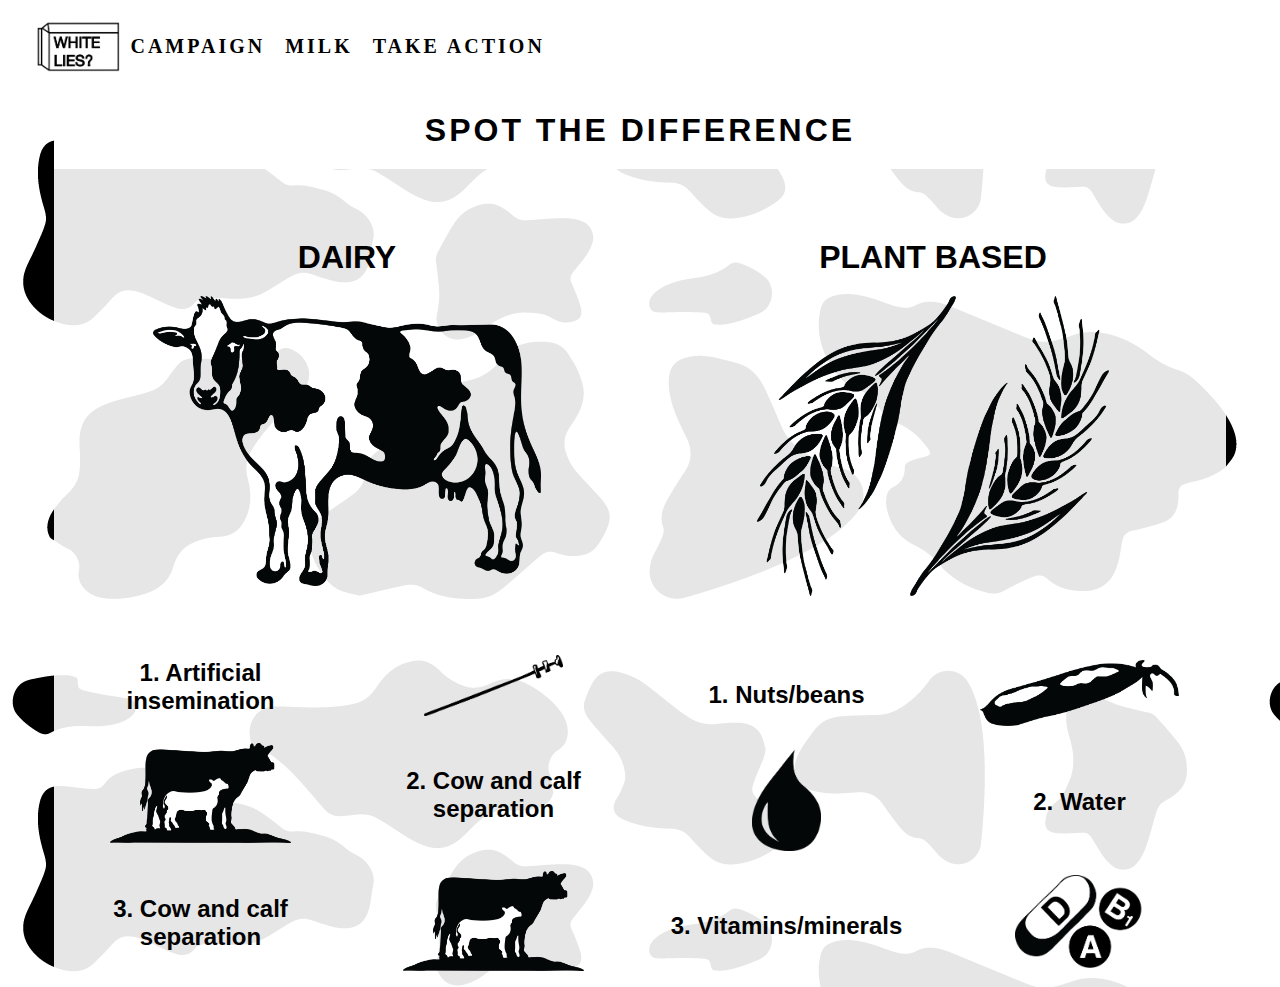
==== index.html @ 9e6e34f5 "oho" ====
<!DOCTYPE html>
<html lang="en">
<head>
    <meta charset="utf-8">
    <title>WHITE LIES</title>
    <link rel="stylesheet" href="style.css">
    <meta name="viewport" content="width=device-width, initial-scale=1.0">
    <title></title>
</head>

<body>

<header class="header">
  <nav class="navbar">
    <div class="navContainer">
        <section class="logo"><a href="index.html"><img src="images/logo.png" alt="logo"></a></section>
        <section class="iconBar">
            <span class="menuBar" onClick="showHide()">
                <i class="icon-bar"></i>
                <i class="icon-bar"></i>
                <i class="icon-bar"></i>
            </span>
        </section>
        <section class="menus" id="nav-lists">
            <ul>
                <li><a href="index.html" class="current">CAMPAIGN</a></li>
                <li><a href="#">MILK</a></li>
                <li><a href="#">TAKE ACTION</a></li>
            </ul>
        </section>
    </div>
  </nav>
</header>

<main>
<div class="wrap">
<section class="section1">
   <h1>SPOT THE DIFFERENCE</h1>
</section>

<section class="section2">
    <div class="cow"><h1>DAIRY</h1><img src="images/cow.png"></div>

    <div class="div7 info" >
     <h2>1. Artificial insemination </h2>
 </div>
<div class="div8 info">
    <img src="images/needle.png" id="needle">
 </div>
 <div class="div9 info" >
     <h2>2. Cow and calf separation </h2>
 </div>
 <div class="div10 info">
    <img src="images/calf.png" id="calf">
 </div>
 <div class="div11 info" >
     <h2>3. Cow and calf separation </h2>
 </div>
 <div class="div12 info">
    <img src="images/calf.png" id="calf">
 </div>
</section>

<section class="section3">
    <div class="cow"><h1>PLANT BASED</h1><img src="images/oat%20%5BRecovered%5D.png"></div>


 <div class="div1 info" >
     <h2>1. Nuts/beans</h2>
 </div>
<div class="div2 info">
    <img src="images/soy.png" id="soy">
 </div>



<div class="div3 info">
     <h2>2. Water</h2>
 </div>
    <div class="div4 info">
     <img src="images/water.png" id="water">
 </div>

   <div class="div5 info">
     <h2>3. Vitamins/minerals</h2>
 </div>

  <div class="div6 info">
     <img src="images/vitamins.png" id="vitamin">
 </div>


</section>

</div>


</main>
<script src="java.js"></script>
</body>
</html>
---- style.css ----
* {
    margin: 0;
    padding: 0;
}

body {
    margin: 0;
    font-family: "Avenir", "Helvetica", sans-serif;
    background-image: url(images/background.png);

}

.logopic {
    width: 160px;
}


.cow {
    text-align: center;
}


.section1 {
 width: 100%;
}

h1 {
    text-align: center;
    background-color: white;
    padding-bottom: 20px;
    padding-top: 20px;
    letter-spacing: 3px;

}

h2 {
    text-align: center;
}

#soy {
    max-width: 200px;
}

#water {
    max-width: 70px;
}

#vitamin {
    max-width: 130px;
}

#needle {
    max-width: 140px;
}
#calf {
    max-width: 200px;
    max-height: 100px;
}

.section2 h1, .section3 h1 {
 text-align: center;
 background: none;
 letter-spacing: 0px;
}

.wrap {
    background-color: rgba(255, 255, 255, 0.9);
}


.info {
    margin: auto;
    align-content: center;
    text-align: center;
  margin-left: auto;
  margin-right: auto;
    padding: 10px;
}


.cow {
    padding: 50px
}


.cow img {
    max-width: 80%;
}

*,
*::before,
*::after {
    box-sizing: border-box;
    -webkit-box-sizing: border-box;
}



.navbar {
    width: 100%;
    background-color: #fff;

}

.navContainer {
    max-width: 30000px;
    margin: 0 auto;
    height: 60px;
    display: flex;
    flex-wrap: wrap;

}

.logo {
    overflow: hidden;
    text-align: left;
}

.logo img {
    max-height: 3.8rem;
    padding-left: 20px;
    padding-top: 5px;
    padding-bottom: 5px
}

.menus ul {
    display: flex;
    list-style: none;
    padding: 0;
    margin: 0;
    flex-wrap: wrap;
    text-align: center;
}

.menus ul li a {
    display: block;
    padding: 0 10px;
    height: 60px;
    text-align: center;
    line-height: 60px;
    text-decoration: none;
    color: #000;
    outline: none;
}

.menus ul li a:hover {
    background-color: white;
    color: grey;
}


.iconBar {
    display: none;
    background-color: white;
    color: black;
}

.menuBar {
    width: 45px;
    align-self: center;
    cursor: pointer;
    color: black;
}

.icon-bar {
    height: 4px;
    width: 80%;
    background: black;
    margin: 5px 0;
    display: block;
    border-radius: 2px;
}


@media (max-width: 600px) {
    .logo {
        height: 60px;
       align-content: center;

    }

    .menus {
        flex: 100%;
        background: white;
        height: 0;
        overflow: hidden;
        z-index: 5;

    }

    .menus ul {
        flex-direction: column;
    }

    .menus ul li a {
        text-transform: uppercase;
        font-size: 20px;
        font-weight: 700;
        letter-spacing: 3px;

    }

    .menus ul li a:hover {
        background-color: black;
        color: #FFF;
    }

    .navContainer {
        justify-content: space-between;
    }

    .iconBar {
        display: flex;
        margin-right: 10px;

    }

    .menus-show {
        height: auto;
    }
}


@media (min-width: 601px){
    .wrap{
        margin: 0px 6vh
    }

    .cow img {
    max-height: 300px;
}

       .wrap {
    display: grid;
    grid-template-columns: 1fr 1fr;
    grid-template-areas:
        "one-area  one-area"
        "two-area  three-area";
}
    .section1 {
        grid-area: one-area
    }

     .section2 {
        grid-area: two-area
    }

     .section3 {
        grid-area: three-area
    }


.section3 {
    display: grid;
    grid-template-columns: 1fr 1fr;
    grid-template-areas:
        "main-area  main-area"
        "first-area  second-area"
        "third-area  fourth-area"
        "fifth-area  sixth-area";
}
 .cow {
        grid-area: main-area;
    }

.div1 {
    grid-area: first-area
}

.div2 {
    grid-area: second-area
}

.div3 {
    grid-area: fourth-area
}

.div4 {
    grid-area: third-area
}
.div5 {
    grid-area: fifth-area
}
.div6 {
    grid-area: sixth-area
}

   .section2 {
    display: grid;
    grid-template-columns: 1fr 1fr;
    grid-template-areas:
        "main-area  main-area"
        "first-area  second-area"
        "third-area  fourth-area"
        "fifth-area  sixth-area";
}
 .cow {
    grid-area: main-area;
    }

.div7 {
    grid-area: first-area
}

.div8 {
    grid-area: second-area
}

.div9 {
    grid-area: fourth-area
}

.div10 {
    grid-area: third-area
}
.div11 {
    grid-area: fifth-area
}
.div12 {
    grid-area: sixth-area
}




.navbar {
  overflow: hidden;
    background-color: white;
    z-index: 1;
    padding: 1rem;
}
.menus li a {
  float: right;
}

.nav {
 overflow: hidden;
}
.navContainer li a {
    float: right;
    display: block;
    color: black;
    text-decoration: none;
    font-size: 20px;
    font-family: "Avenir";
    font-weight: 700;
    letter-spacing: 3px;
}

    .cd-fixed-bg .video-wrapper {
  position: absolute;
  left: 50%;
  top: 50%;
  bottom: auto;
  right: auto;
  -webkit-transform: translateX(-50%) translateY(-50%);
          transform: translateX(-50%) translateY(-50%);
  width: 60%;
  max-width: 1170px;
  margin: 0 auto;
  text-align: center;
  font-size: 3rem;
}
    .cd-fixed-bg {
  min-height: 90vh;
}
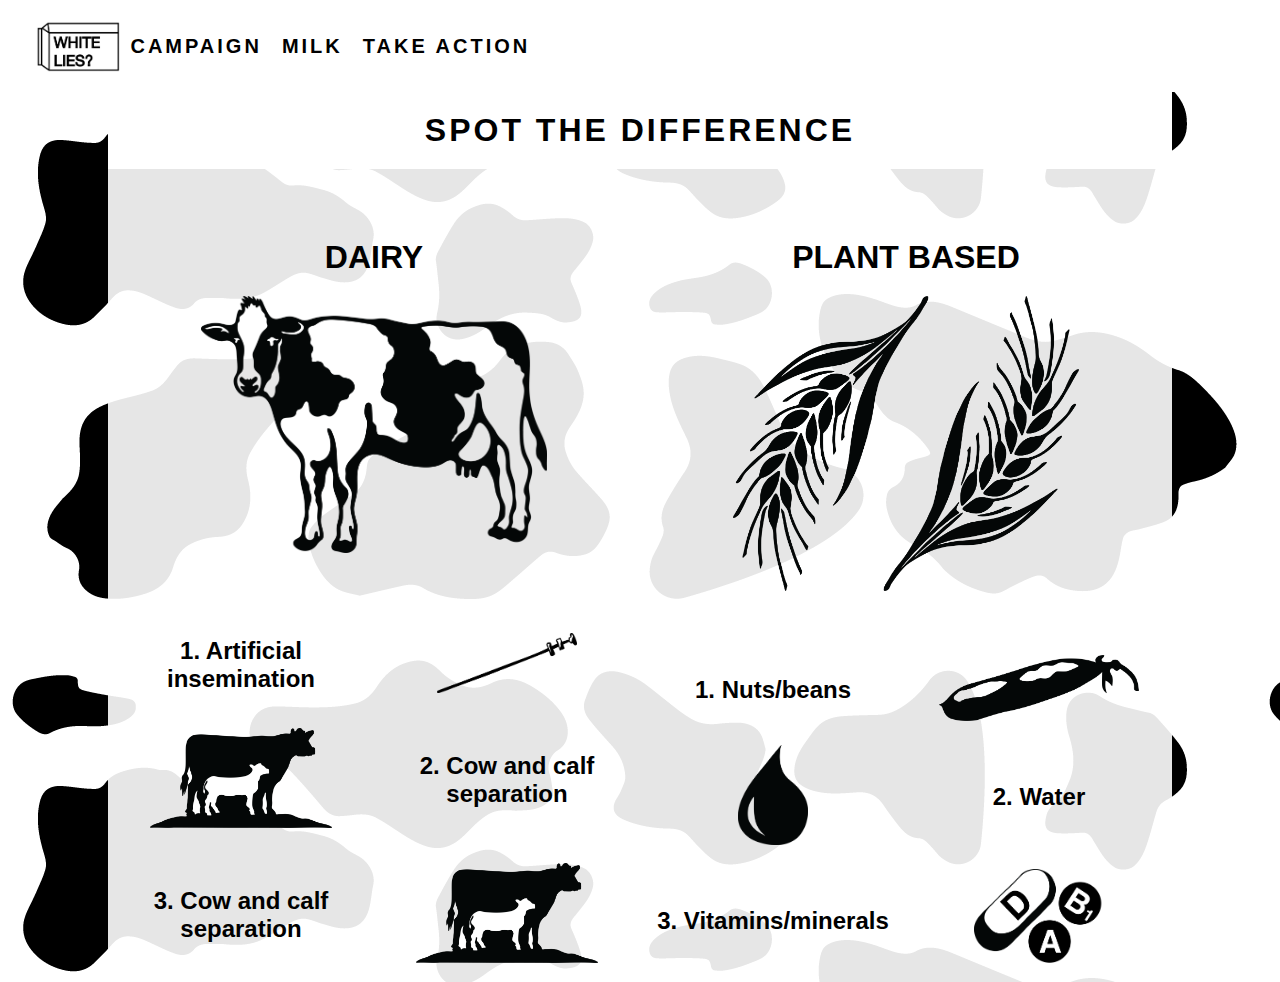
==== commit bfcbae24: "g" ====
--- a/index.html
+++ b/index.html
@@ -26,7 +26,7 @@
             <ul>
                 <li><a href="index.html" class="current">CAMPAIGN</a></li>
                 <li><a href="#">MILK</a></li>
-                <li><a href="#">TAKE ACTION</a></li>
+                <li><a href="action.html">TAKE ACTION</a></li>
             </ul>
         </section>
     </div>
--- a/style.css
+++ b/style.css
@@ -112,6 +112,15 @@
     flex-wrap: wrap;
 
 }
+
+.navContainer li a {
+    color: black;
+    text-decoration: none;
+    font-size: 20px;
+    font-weight: 700;
+    letter-spacing: 3px;
+}
+
 
 .logo {
     overflow: hidden;
@@ -323,8 +332,6 @@
 }
 
 
-
-
 .navbar {
   overflow: hidden;
     background-color: white;
@@ -341,29 +348,20 @@
 .navContainer li a {
     float: right;
     display: block;
-    color: black;
-    text-decoration: none;
-    font-size: 20px;
-    font-family: "Avenir";
-    font-weight: 700;
-    letter-spacing: 3px;
-}
-
-    .cd-fixed-bg .video-wrapper {
-  position: absolute;
-  left: 50%;
-  top: 50%;
-  bottom: auto;
-  right: auto;
-  -webkit-transform: translateX(-50%) translateY(-50%);
-          transform: translateX(-50%) translateY(-50%);
-  width: 60%;
-  max-width: 1170px;
-  margin: 0 auto;
-  text-align: center;
-  font-size: 3rem;
-}
-    .cd-fixed-bg {
-  min-height: 90vh;
-}
-
+}
+
+}
+
+@media (min-width: 768px){
+    .wrap {
+        margin: 0px 12vh;
+    }
+}
+
+
+@media (min-width: 1440px){
+
+    .wrap {
+        margin: 0px 18vh;
+    }
+}
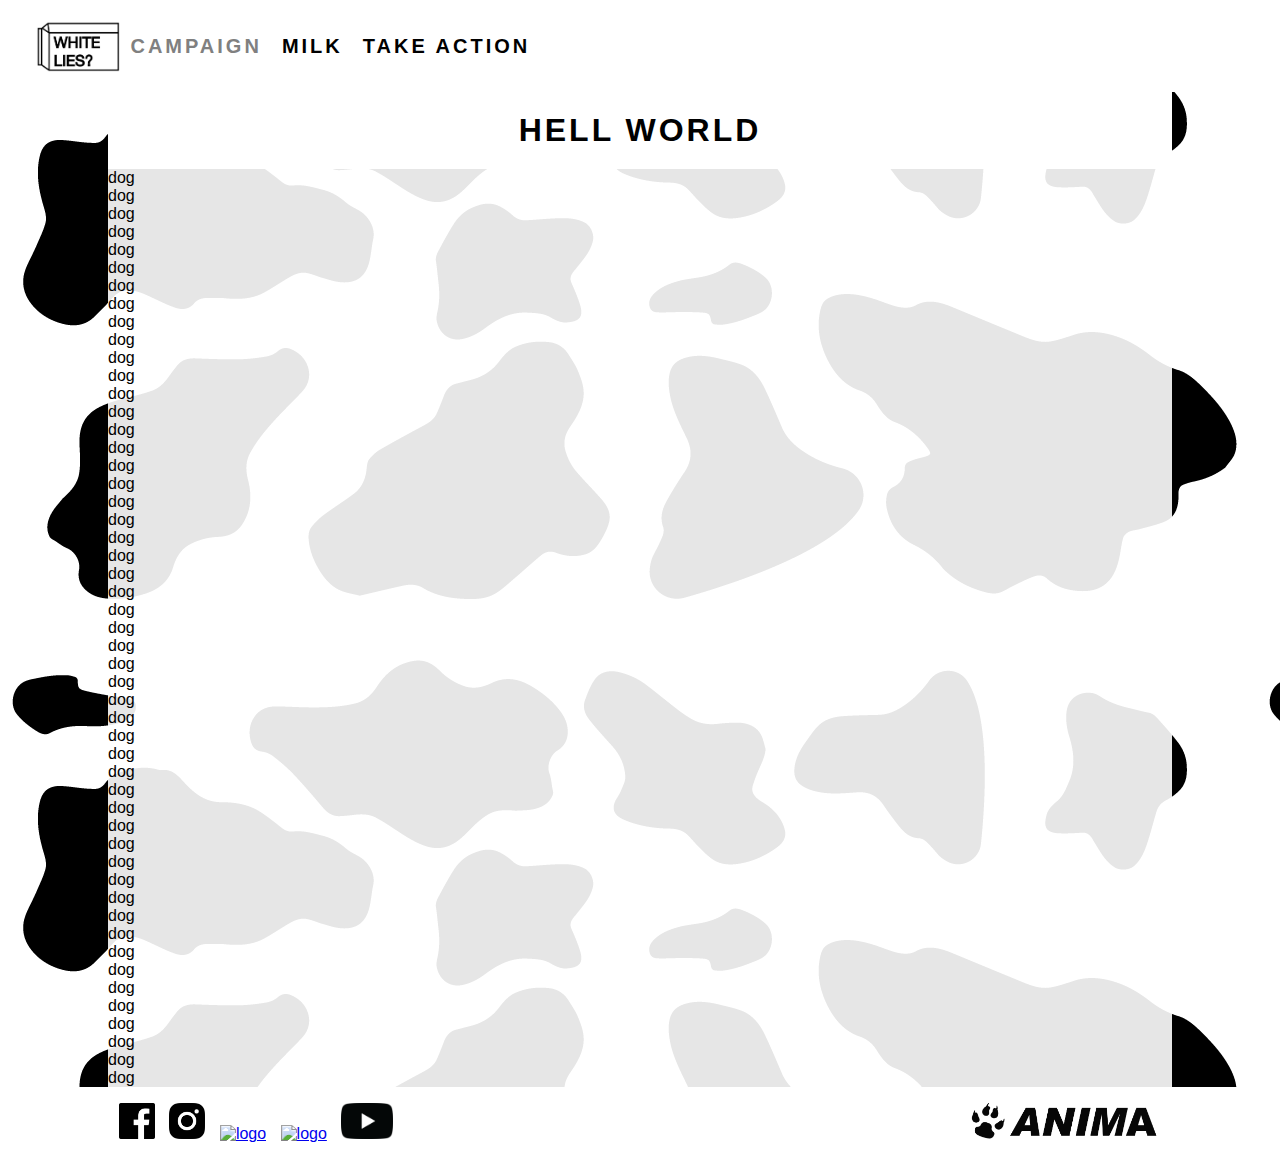
==== commit 2e17a11d: "fixes" ====
--- a/index.html
+++ b/index.html
@@ -1,102 +1,106 @@
-
 <!DOCTYPE html>
 <html lang="en">
+
 <head>
     <meta charset="utf-8">
     <title>WHITE LIES</title>
-    <link rel="stylesheet" href="style.css">
+    <link rel="stylesheet" href="style_action.css">
     <meta name="viewport" content="width=device-width, initial-scale=1.0">
     <title></title>
 </head>
 
 <body>
 
-<header class="header">
-  <nav class="navbar">
-    <div class="navContainer">
-        <section class="logo"><a href="index.html"><img src="images/logo.png" alt="logo"></a></section>
-        <section class="iconBar">
-            <span class="menuBar" onClick="showHide()">
-                <i class="icon-bar"></i>
-                <i class="icon-bar"></i>
-                <i class="icon-bar"></i>
-            </span>
+    <header class="header">
+        <nav class="navbar">
+            <div class="navContainer">
+                <section class="logo"><a href="index.html"><img src="images/logo.png" alt="logo"></a></section>
+                <section class="iconBar">
+                    <span class="menuBar" onClick="showHide()">
+                        <i class="icon-bar"></i>
+                        <i class="icon-bar"></i>
+                        <i class="icon-bar"></i>
+                    </span>
+                </section>
+                <section class="menus" id="nav-lists">
+                    <ul>
+                        <li><a style="color: grey" href="index.html">CAMPAIGN</a></li>
+                        <li><a href="milk.html">MILK</a></li>
+                        <li><a href="#">TAKE ACTION</a></li>
+                    </ul>
+                </section>
+            </div>
+        </nav>
+    </header>
+
+    <main>
+        <section class="bg">
+            <h1>HELL WORLD</h1>
+            <article>
+                dog<br>
+                dog<br>
+                dog<br>
+                dog<br>
+                dog<br>
+                dog<br>
+                dog<br>
+                dog<br>
+                dog<br>
+                dog<br>
+                dog<br>
+                dog<br>
+                dog<br>
+                dog<br>
+                dog<br>
+                dog<br>
+                dog<br>
+                dog<br>
+                dog<br>
+                dog<br>
+                dog<br>
+                dog<br>
+                dog<br>
+                dog<br>
+                dog<br>
+                dog<br>
+                dog<br>
+                dog<br>
+                dog<br>
+                dog<br>
+                dog<br>
+                dog<br>
+                dog<br>
+                dog<br>
+                dog<br>
+                dog<br>
+                dog<br>
+                dog<br>
+                dog<br>
+                dog<br>
+                dog<br>
+                dog<br>
+                dog<br>
+                dog<br>
+                dog<br>
+                dog<br>
+                dog<br>
+                dog<br>
+                dog<br>
+                dog<br>
+                dog<br>
+            </article>
         </section>
-        <section class="menus" id="nav-lists">
-            <ul>
-                <li><a href="index.html" class="current">CAMPAIGN</a></li>
-                <li><a href="#">MILK</a></li>
-                <li><a href="action.html">TAKE ACTION</a></li>
-            </ul>
-        </section>
-    </div>
-  </nav>
-</header>
+    </main>
 
-<main>
-<div class="wrap">
-<section class="section1">
-   <h1>SPOT THE DIFFERENCE</h1>
-</section>
+    <footer>
+        <a href="#"><img class="mini-logo" src="images/facebook.png" alt="logo"></a>
+        <a href="#"><img class="mini-logo" src="images/instagram.png" alt="logo"></a>
+        <a href="#"><img class="mini-logo" src="images/vimeo.png" alt="logo"></a>
+        <a href="#"><img class="mini-logo" src="images/twitter.png" alt="logo"></a>
+        <a href="#"><img class="mini-logo" src="images/youtube.png" alt="logo"></a>
+        <a href="#" style="float: right"><img id="anima" src="images/anima.png" alt="logo"></a>
+    </footer>
+    <script src="java.js"></script>
+</body>
 
-<section class="section2">
-    <div class="cow"><h1>DAIRY</h1><img src="images/cow.png"></div>
-
-    <div class="div7 info" >
-     <h2>1. Artificial insemination </h2>
- </div>
-<div class="div8 info">
-    <img src="images/needle.png" id="needle">
- </div>
- <div class="div9 info" >
-     <h2>2. Cow and calf separation </h2>
- </div>
- <div class="div10 info">
-    <img src="images/calf.png" id="calf">
- </div>
- <div class="div11 info" >
-     <h2>3. Cow and calf separation </h2>
- </div>
- <div class="div12 info">
-    <img src="images/calf.png" id="calf">
- </div>
-</section>
-
-<section class="section3">
-    <div class="cow"><h1>PLANT BASED</h1><img src="images/oat%20%5BRecovered%5D.png"></div>
-
-
- <div class="div1 info" >
-     <h2>1. Nuts/beans</h2>
- </div>
-<div class="div2 info">
-    <img src="images/soy.png" id="soy">
- </div>
-
-
-
-<div class="div3 info">
-     <h2>2. Water</h2>
- </div>
-    <div class="div4 info">
-     <img src="images/water.png" id="water">
- </div>
-
-   <div class="div5 info">
-     <h2>3. Vitamins/minerals</h2>
- </div>
-
-  <div class="div6 info">
-     <img src="images/vitamins.png" id="vitamin">
- </div>
-
-
-</section>
-
-</div>
-
-
-</main>
-<script src="java.js"></script>
-</body>
 </html>
--- a/style_action.css
+++ b/style_action.css
@@ -0,0 +1,320 @@
+* {
+    margin: 0;
+    padding: 0;
+    font-family: "Avenir", Helvetica, sans-serif;
+}
+
+body {
+    margin: 0;
+    background-image: url(images/background.png);
+}
+
+#grid {
+    padding: 25px 0px;
+}
+
+
+.logopic {
+    width: 160px;
+}
+
+footer {
+    padding: 16px;
+    background-color: white;
+}
+
+.mini-logo {
+    max-height: 22px;
+    width: auto;
+    padding-right: 2px;
+    padding-left: 1px;
+}
+
+#anima {
+    max-height: 20px;
+    width: auto;
+    padding: 0px;
+}
+
+h1 {
+    text-align: center;
+    background-color: white;
+    padding-bottom: 20px;
+    padding-top: 20px;
+    text-transform: uppercase;
+    letter-spacing: 3px;
+
+}
+
+.bg {
+    background-color: rgba(255, 255, 255, 0.9);
+    height: 100%;
+}
+
+*,
+*::before,
+*::after {
+    box-sizing: border-box;
+    -webkit-box-sizing: border-box;
+}
+
+
+
+.navbar {
+    width: 100%;
+    background-color: #fff;
+    padding: 1rem;
+
+}
+
+.navContainer {
+    max-width: 30000px;
+    margin: 0 auto;
+    height: 60px;
+    display: flex;
+    flex-wrap: wrap;
+}
+
+.logo {
+    overflow: hidden;
+    text-align: left;
+}
+
+.logo img {
+    max-height: 3.8rem;
+    padding-left: 20px;
+    padding-top: 5px;
+    padding-bottom: 5px
+}
+
+.menus ul {
+    display: flex;
+    list-style: none;
+    padding: 0;
+    margin: 0;
+    flex-wrap: wrap;
+}
+
+.menus ul li a {
+    display: block;
+    padding: 0 10px;
+    height: 60px;
+    text-align: center;
+    line-height: 60px;
+    text-decoration: none;
+    color: #000;
+    outline: none;
+}
+
+.menus ul li a:hover {
+    background-color: white;
+    color: grey;
+}
+
+.iconBar {
+    display: none;
+    background-color: white;
+    color: black;
+}
+
+.menuBar {
+    width: 45px;
+    align-self: center;
+    cursor: pointer;
+    color: black;
+}
+
+.icon-bar {
+    height: 4px;
+    width: 80%;
+    background: black;
+    margin: 5px 0;
+    display: block;
+    border-radius: 2px;
+}
+
+.milk_box {
+    text-align: center;
+}
+
+img.milk {
+    width: 100%;
+}
+
+button.modalOpen {
+    text-align: center;
+}
+
+.modalOpen {
+    color: #494949;
+    text-transform: uppercase;
+    background: #ffffff;
+    padding: 20px;
+    border: 2px solid #494949;
+    border-radius: 6px;
+    display: inline-block;
+    cursor: pointer;
+}
+
+.modalOpen:hover {
+    color: #ffffff;
+
+    transition: all 0.4s ease 0s;
+}
+
+.modalOpen#almond:hover {
+    background: #EFDECD;
+    border-color: #EFDECD;
+}
+
+.modalOpen#soy:hover {
+    background: #9ADB9A;
+    border-color: #9ADB9A;
+}
+
+.modalOpen#rice:hover {
+    background: #E3D474;
+    border-color: #E3D474;
+}
+
+.modalOpen#coconut:hover {
+    background: #F0EDE5;
+    border-color: #F0EDE5;
+}
+
+.modalOpen#oat:hover {
+    background: #E0DCC8;
+    border-color: #E0DCC8;
+}
+
+.modalOpen#x:hover {
+    background: black;
+    border-color: black;
+}
+
+/*********               MENU-MOBILE                 ********/
+
+@media (max-width: 600px) {
+    .logo {
+        height: 60px;
+    }
+
+    .menus {
+        flex: 100%;
+        background: white;
+        height: 0;
+        overflow: hidden;
+        z-index: 5;
+
+    }
+
+    .menus ul {
+        flex-direction: column;
+    }
+
+    .menus ul li a {
+        height: 40px;
+        font-size: 14px;
+        text-transform: uppercase;
+        line-height: 40px;
+    }
+
+    .menus ul li a:hover {
+        background-color: black;
+        color: #FFF;
+    }
+
+    .navContainer {
+        justify-content: space-between;
+    }
+
+    .iconBar {
+        display: flex;
+        margin-right: 10px;
+
+    }
+
+    .menus-show {
+        height: auto;
+    }
+}
+
+/*********               RESPONSIVENES                 ********/
+
+@media (min-width: 601px) {
+    .bg {
+        margin: 0px 6vh
+    }
+
+    footer {
+        padding: 16px 7vh;
+    }
+
+    .navContainer li a {
+        font-size: 20px;
+        font-weight: 700;
+        letter-spacing: 3px;
+    }
+
+    .mini-logo {
+        max-height: 32px;
+        padding-right: 4px;
+        padding-left: 1px;
+    }
+
+    #anima {
+        max-height: 32px;
+    }
+
+}
+
+@media (min-width: 768px) {
+    #grid {
+        display: grid;
+        grid-template-columns: 1fr 1fr;
+        grid-row-gap: 50px;
+    }
+
+    footer {
+        padding: 16px 13vh;
+    }
+
+    .bg {
+        margin: 0px 12vh
+    }
+
+    .mini-logo {
+        max-height: 36px;
+        padding-right: 8px;
+        padding-left: 2px;
+    }
+
+    #anima {
+        max-height: 36px;
+    }
+}
+
+
+@media (min-width: 1440px) {
+    #grid {
+        grid-template-columns: 1fr 1fr 1fr;
+    }
+
+    footer {
+        padding: 16px 19vh;
+    }
+
+    .bg {
+        margin: 0px 18vh
+    }
+
+    .mini-logo {
+        max-height: 40px;
+        padding-right: 23px;
+        padding-left: 2px;
+    }
+
+    #anima {
+        max-height: 40px;
+    }
+}
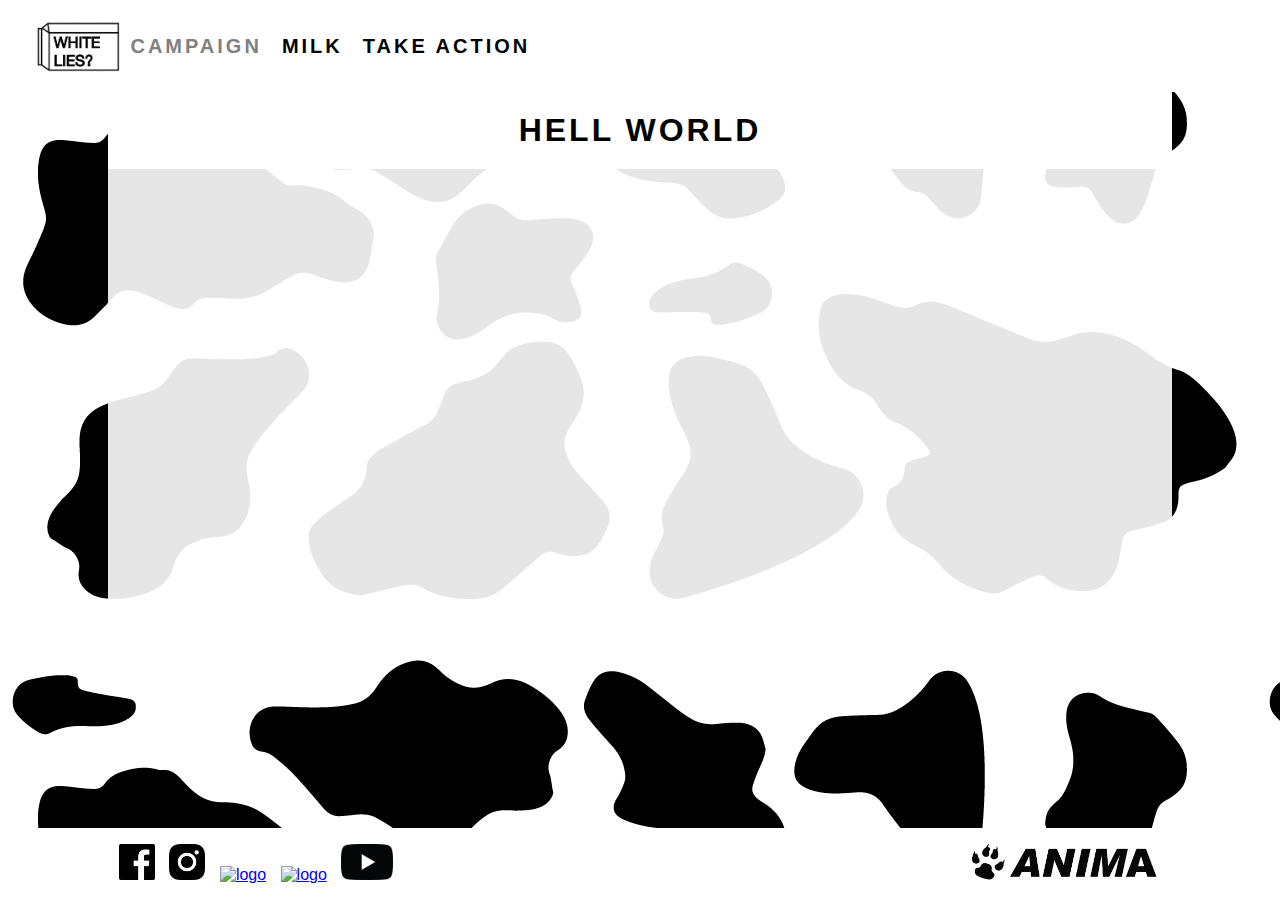
==== commit 06ca2b9a: "yeehaw" ====
--- a/index.html
+++ b/index.html
@@ -4,7 +4,7 @@
 <head>
     <meta charset="utf-8">
     <title>WHITE LIES</title>
-    <link rel="stylesheet" href="style_action.css">
+    <link rel="stylesheet" href="style_index.css">
     <meta name="viewport" content="width=device-width, initial-scale=1.0">
     <title></title>
 </head>
@@ -26,7 +26,7 @@
                     <ul>
                         <li><a style="color: grey" href="index.html">CAMPAIGN</a></li>
                         <li><a href="milk.html">MILK</a></li>
-                        <li><a href="#">TAKE ACTION</a></li>
+                        <li><a href="action.html">TAKE ACTION</a></li>
                     </ul>
                 </section>
             </div>
@@ -37,68 +37,23 @@
         <section class="bg">
             <h1>HELL WORLD</h1>
             <article>
-                dog<br>
-                dog<br>
-                dog<br>
-                dog<br>
-                dog<br>
-                dog<br>
-                dog<br>
-                dog<br>
-                dog<br>
-                dog<br>
-                dog<br>
-                dog<br>
-                dog<br>
-                dog<br>
-                dog<br>
-                dog<br>
-                dog<br>
-                dog<br>
-                dog<br>
-                dog<br>
-                dog<br>
-                dog<br>
-                dog<br>
-                dog<br>
-                dog<br>
-                dog<br>
-                dog<br>
-                dog<br>
-                dog<br>
-                dog<br>
-                dog<br>
-                dog<br>
-                dog<br>
-                dog<br>
-                dog<br>
-                dog<br>
-                dog<br>
-                dog<br>
-                dog<br>
-                dog<br>
-                dog<br>
-                dog<br>
-                dog<br>
-                dog<br>
-                dog<br>
-                dog<br>
-                dog<br>
-                dog<br>
-                dog<br>
-                dog<br>
-                dog<br>
+              <div class="video-outer">
+               <div class="video-responsive">
+<iframe width="560" height="315" src="https://www.youtube.com/embed/snQVkUTHrJc" frameborder="0" allow="accelerometer; autoplay; encrypted-media; gyroscope; picture-in-picture" allowfullscreen></iframe>
+               </div>
+        </div>
+
             </article>
         </section>
     </main>
 
     <footer>
-        <a href="#"><img class="mini-logo" src="images/facebook.png" alt="logo"></a>
-        <a href="#"><img class="mini-logo" src="images/instagram.png" alt="logo"></a>
-        <a href="#"><img class="mini-logo" src="images/vimeo.png" alt="logo"></a>
-        <a href="#"><img class="mini-logo" src="images/twitter.png" alt="logo"></a>
-        <a href="#"><img class="mini-logo" src="images/youtube.png" alt="logo"></a>
-        <a href="#" style="float: right"><img id="anima" src="images/anima.png" alt="logo"></a>
+        <a href="https://www.facebook.com/dk.anima/" target="_blank"><img class="mini-logo" src="images/facebook.png"  alt="logo"></a>
+        <a href="https://www.instagram.com/animadk/" target="_blank"><img class="mini-logo" src="images/instagram.png" alt="logo"></a>
+        <a href="https://vimeo.com/animadk" target="_blank"><img class="mini-logo" src="images/vimeo.png" alt="logo"></a>
+        <a href="https://twitter.com/animadk" target="_blank"><img class="mini-logo" src="images/twitter.png" alt="logo"></a>
+        <a href="https://www.youtube.com/channel/UCznM4GHEE0EXUu62MIEaE3A" target="_blank"><img class="mini-logo" src="images/youtube.png" alt="logo"></a>
+        <a href="https://anima.dk/" target="_blank" style="float: right"><img id="anima" src="images/anima.png" alt="logo"></a>
     </footer>
     <script src="java.js"></script>
 </body>
--- a/style_index.css
+++ b/style_index.css
@@ -0,0 +1,279 @@
+* {
+    margin: 0;
+    padding: 0;
+    font-family: "Avenir", Helvetica, sans-serif;
+}
+
+body {
+    margin: 0;
+    background-image: url(images/background.png);
+}
+
+.logopic {
+    width: 160px;
+}
+
+footer {
+    padding: 16px;
+    background-color: white;
+    bottom: 0;
+    position: absolute;
+    width: 100%;
+}
+
+.mini-logo {
+    max-height: 22px;
+    width: auto;
+    padding-right: 2px;
+    padding-left: 1px;
+}
+
+#anima {
+    max-height: 20px;
+    width: auto;
+    padding: 0px;
+}
+
+h1 {
+    text-align: center;
+    background-color: white;
+    padding-bottom: 20px;
+    padding-top: 20px;
+    text-transform: uppercase;
+    letter-spacing: 3px;
+
+}
+
+.bg {
+    background-color: rgba(255, 255, 255, 0.9);
+    height: 100%;
+}
+
+*,
+*::before,
+*::after {
+    box-sizing: border-box;
+    -webkit-box-sizing: border-box;
+}
+
+
+
+.navbar {
+    width: 100%;
+    background-color: #fff;
+    padding: 1rem;
+
+}
+
+.navContainer {
+    max-width: 30000px;
+    margin: 0 auto;
+    height: 60px;
+    display: flex;
+    flex-wrap: wrap;
+}
+
+.logo {
+    overflow: hidden;
+    text-align: left;
+}
+
+.logo img {
+    max-height: 3.8rem;
+    padding-left: 20px;
+    padding-top: 5px;
+    padding-bottom: 5px
+}
+
+.menus ul {
+    display: flex;
+    list-style: none;
+    padding: 0;
+    margin: 0;
+    flex-wrap: wrap;
+}
+
+.menus ul li a {
+    display: block;
+    padding: 0 10px;
+    height: 60px;
+    text-align: center;
+    line-height: 60px;
+    text-decoration: none;
+    color: #000;
+    outline: none;
+}
+
+.menus ul li a:hover {
+    background-color: white;
+    color: grey;
+}
+
+.iconBar {
+    display: none;
+    background-color: white;
+    color: black;
+}
+
+.menuBar {
+    width: 45px;
+    align-self: center;
+    cursor: pointer;
+    color: black;
+}
+
+.icon-bar {
+    height: 4px;
+    width: 80%;
+    background: black;
+    margin: 5px 0;
+    display: block;
+    border-radius: 2px;
+}
+
+.video-outer {
+  max-width:640px;
+  margin-left:auto;
+  margin-right:auto;
+    margin-bottom: 10vh;
+    margin-top: 10vh;
+
+}
+
+
+.video-responsive{
+  padding-bottom:56.25%;
+  float: none;
+  clear: both;
+  width: 100%;
+  position: relative;
+  padding-top: 25px;
+  height: 0;
+
+}
+.video-responsive iframe{
+    left:0;
+    top:0;
+    height:100%;
+    width:100%;
+    position:absolute;
+}
+
+/*********               MENU-MOBILE                 ********/
+
+@media (max-width: 600px) {
+    .logo {
+        height: 60px;
+    }
+
+    .menus {
+        flex: 100%;
+        background: white;
+        height: 0;
+        overflow: hidden;
+        z-index: 5;
+
+    }
+
+    .menus ul {
+        flex-direction: column;
+    }
+
+    .menus ul li a {
+        height: 40px;
+        font-size: 14px;
+        text-transform: uppercase;
+        line-height: 40px;
+    }
+
+    .menus ul li a:hover {
+        background-color: black;
+        color: #FFF;
+    }
+
+    .navContainer {
+        justify-content: space-between;
+    }
+
+    .iconBar {
+        display: flex;
+        margin-right: 10px;
+
+    }
+
+    .menus-show {
+        height: auto;
+    }
+}
+
+/*********               RESPONSIVENES                 ********/
+
+@media (min-width: 601px) {
+    .bg {
+        margin: 0px 6vh
+    }
+
+    footer {
+        padding: 16px 7vh;
+    }
+
+    .navContainer li a {
+        font-size: 20px;
+        font-weight: 700;
+        letter-spacing: 3px;
+    }
+
+    .mini-logo {
+        max-height: 32px;
+        padding-right: 4px;
+        padding-left: 1px;
+    }
+
+    #anima {
+        max-height: 32px;
+    }
+
+}
+
+@media (min-width: 768px) {
+
+    footer {
+        padding: 16px 13vh;
+    }
+
+    .bg {
+        margin: 0px 12vh
+    }
+
+    .mini-logo {
+        max-height: 36px;
+        padding-right: 8px;
+        padding-left: 2px;
+    }
+
+    #anima {
+        max-height: 36px;
+    }
+}
+
+
+@media (min-width: 1440px) {
+
+    footer {
+        padding: 16px 19vh;
+    }
+
+    .bg {
+        margin: 0px 18vh
+    }
+
+    .mini-logo {
+        max-height: 40px;
+        padding-right: 23px;
+        padding-left: 2px;
+    }
+
+    #anima {
+        max-height: 40px;
+    }
+}
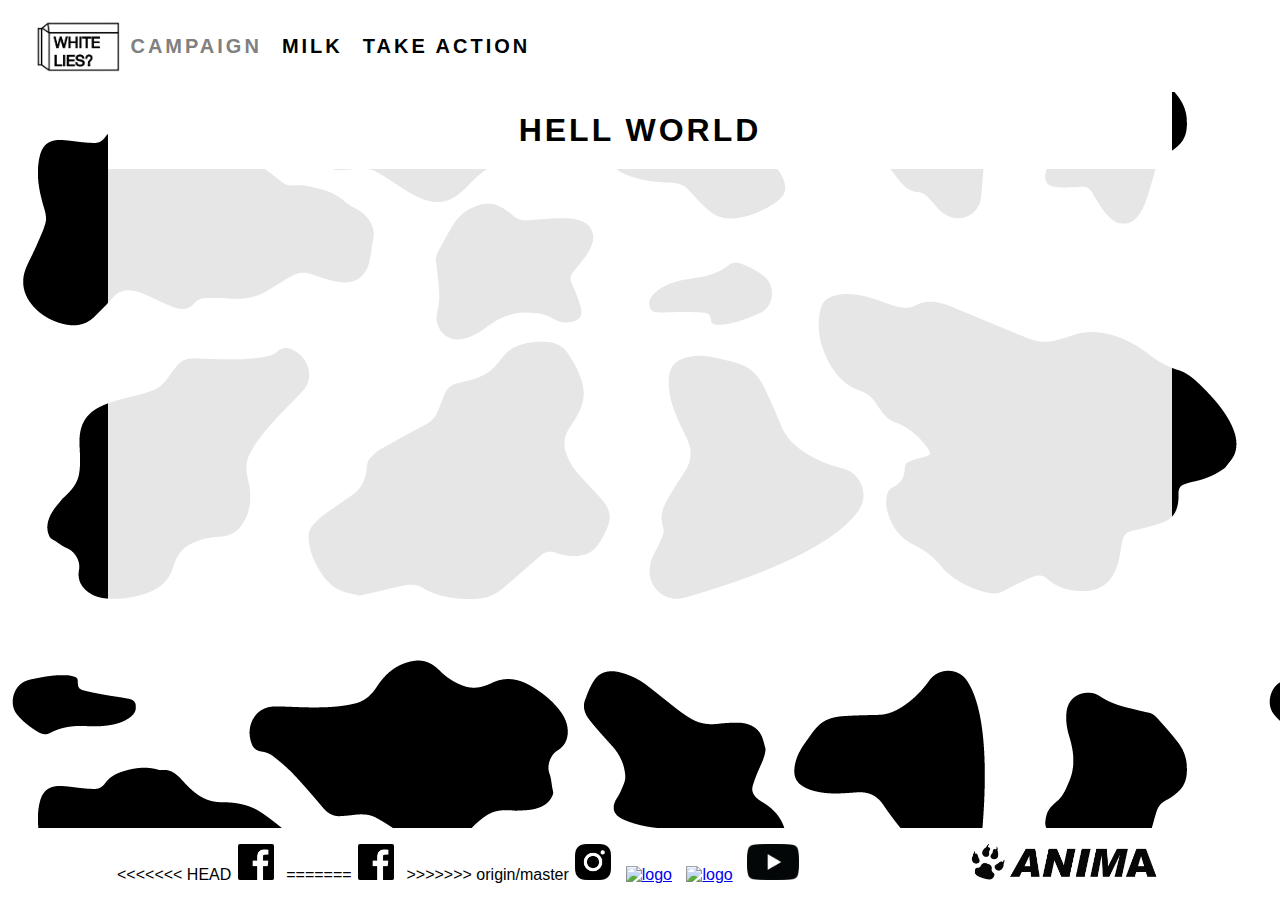
==== commit 4f15dce5: "Merge remote-tracking branch 'origin/master'" ====
--- a/index.html
+++ b/index.html
@@ -14,7 +14,7 @@
     <header class="header">
         <nav class="navbar">
             <div class="navContainer">
-                <section class="logo"><a href="index.html"><img src="images/logo.png" alt="logo"></a></section>
+                <section class="logo"><a href="#"><img src="images/logo.png" alt="logo"></a></section>
                 <section class="iconBar">
                     <span class="menuBar" onClick="showHide()">
                         <i class="icon-bar"></i>
@@ -24,7 +24,7 @@
                 </section>
                 <section class="menus" id="nav-lists">
                     <ul>
-                        <li><a style="color: grey" href="index.html">CAMPAIGN</a></li>
+                        <li><a style="color: grey" href="#">CAMPAIGN</a></li>
                         <li><a href="milk.html">MILK</a></li>
                         <li><a href="action.html">TAKE ACTION</a></li>
                     </ul>
@@ -48,7 +48,11 @@
     </main>
 
     <footer>
+<<<<<<< HEAD
         <a href="https://www.facebook.com/dk.anima/" target="_blank"><img class="mini-logo" src="images/facebook.png"  alt="logo"></a>
+=======
+        <a href="https://www.facebook.com/dk.anima/" target="_blank"><img class="mini-logo" src="images/facebook.png" alt="logo"></a>
+>>>>>>> origin/master
         <a href="https://www.instagram.com/animadk/" target="_blank"><img class="mini-logo" src="images/instagram.png" alt="logo"></a>
         <a href="https://vimeo.com/animadk" target="_blank"><img class="mini-logo" src="images/vimeo.png" alt="logo"></a>
         <a href="https://twitter.com/animadk" target="_blank"><img class="mini-logo" src="images/twitter.png" alt="logo"></a>
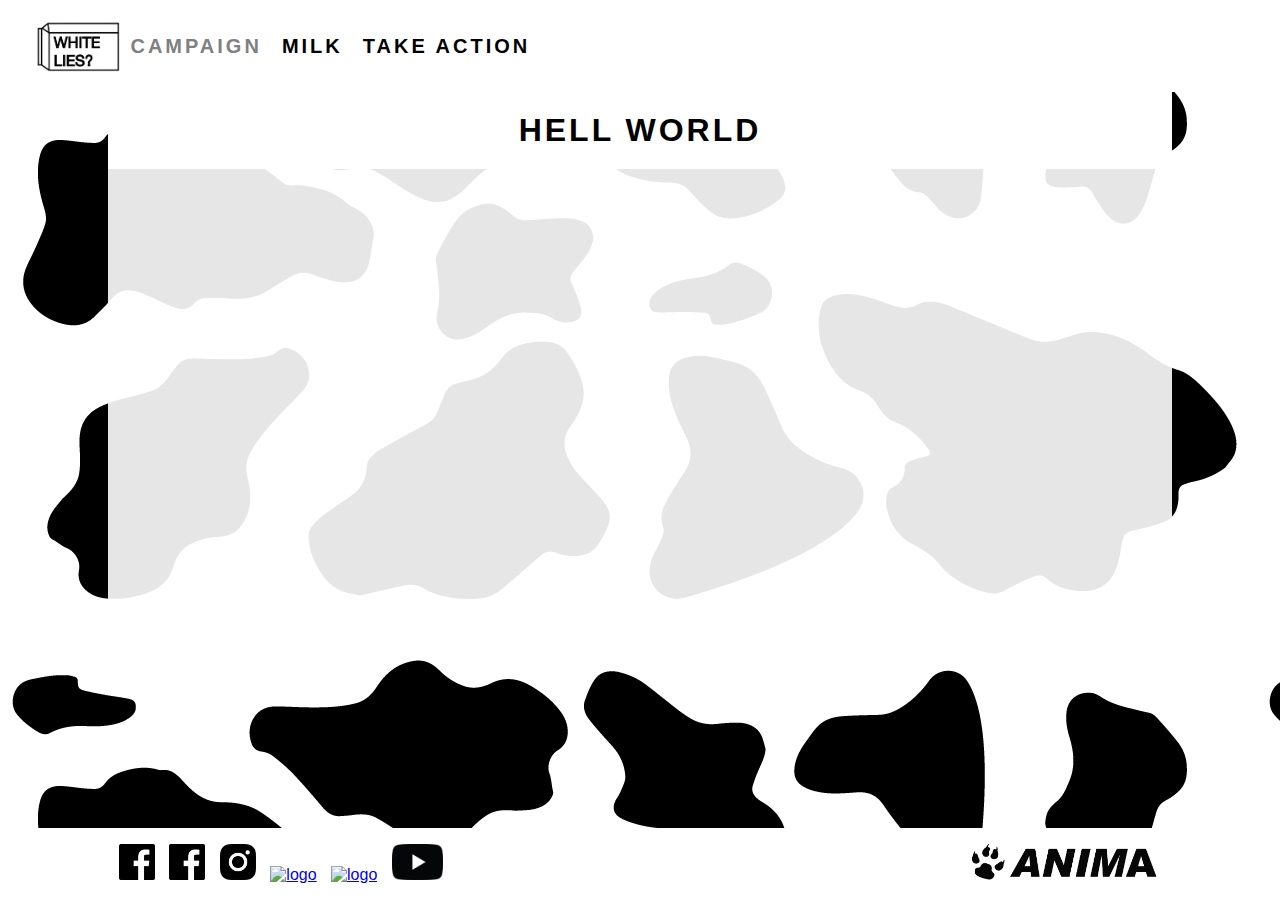
==== commit 6fd4ff9b: "footer fix" ====
--- a/index.html
+++ b/index.html
@@ -37,22 +37,21 @@
         <section class="bg">
             <h1>HELL WORLD</h1>
             <article>
-              <div class="video-outer">
-               <div class="video-responsive">
-<iframe width="560" height="315" src="https://www.youtube.com/embed/snQVkUTHrJc" frameborder="0" allow="accelerometer; autoplay; encrypted-media; gyroscope; picture-in-picture" allowfullscreen></iframe>
-               </div>
-        </div>
+                <div class="video-outer">
+                    <div class="video-responsive">
+                        <iframe width="560" height="315" src="https://www.youtube.com/embed/snQVkUTHrJc" frameborder="0" allow="accelerometer; autoplay; encrypted-media; gyroscope; picture-in-picture" allowfullscreen></iframe>
+                    </div>
+                </div>
 
             </article>
         </section>
     </main>
 
     <footer>
-<<<<<<< HEAD
-        <a href="https://www.facebook.com/dk.anima/" target="_blank"><img class="mini-logo" src="images/facebook.png"  alt="logo"></a>
-=======
+
         <a href="https://www.facebook.com/dk.anima/" target="_blank"><img class="mini-logo" src="images/facebook.png" alt="logo"></a>
->>>>>>> origin/master
+        <a href="https://www.facebook.com/dk.anima/" target="_blank"><img class="mini-logo" src="images/facebook.png" alt="logo"></a>
+
         <a href="https://www.instagram.com/animadk/" target="_blank"><img class="mini-logo" src="images/instagram.png" alt="logo"></a>
         <a href="https://vimeo.com/animadk" target="_blank"><img class="mini-logo" src="images/vimeo.png" alt="logo"></a>
         <a href="https://twitter.com/animadk" target="_blank"><img class="mini-logo" src="images/twitter.png" alt="logo"></a>
@@ -60,6 +59,4 @@
         <a href="https://anima.dk/" target="_blank" style="float: right"><img id="anima" src="images/anima.png" alt="logo"></a>
     </footer>
     <script src="java.js"></script>
-</body>
-
-</html>
+</body></html>
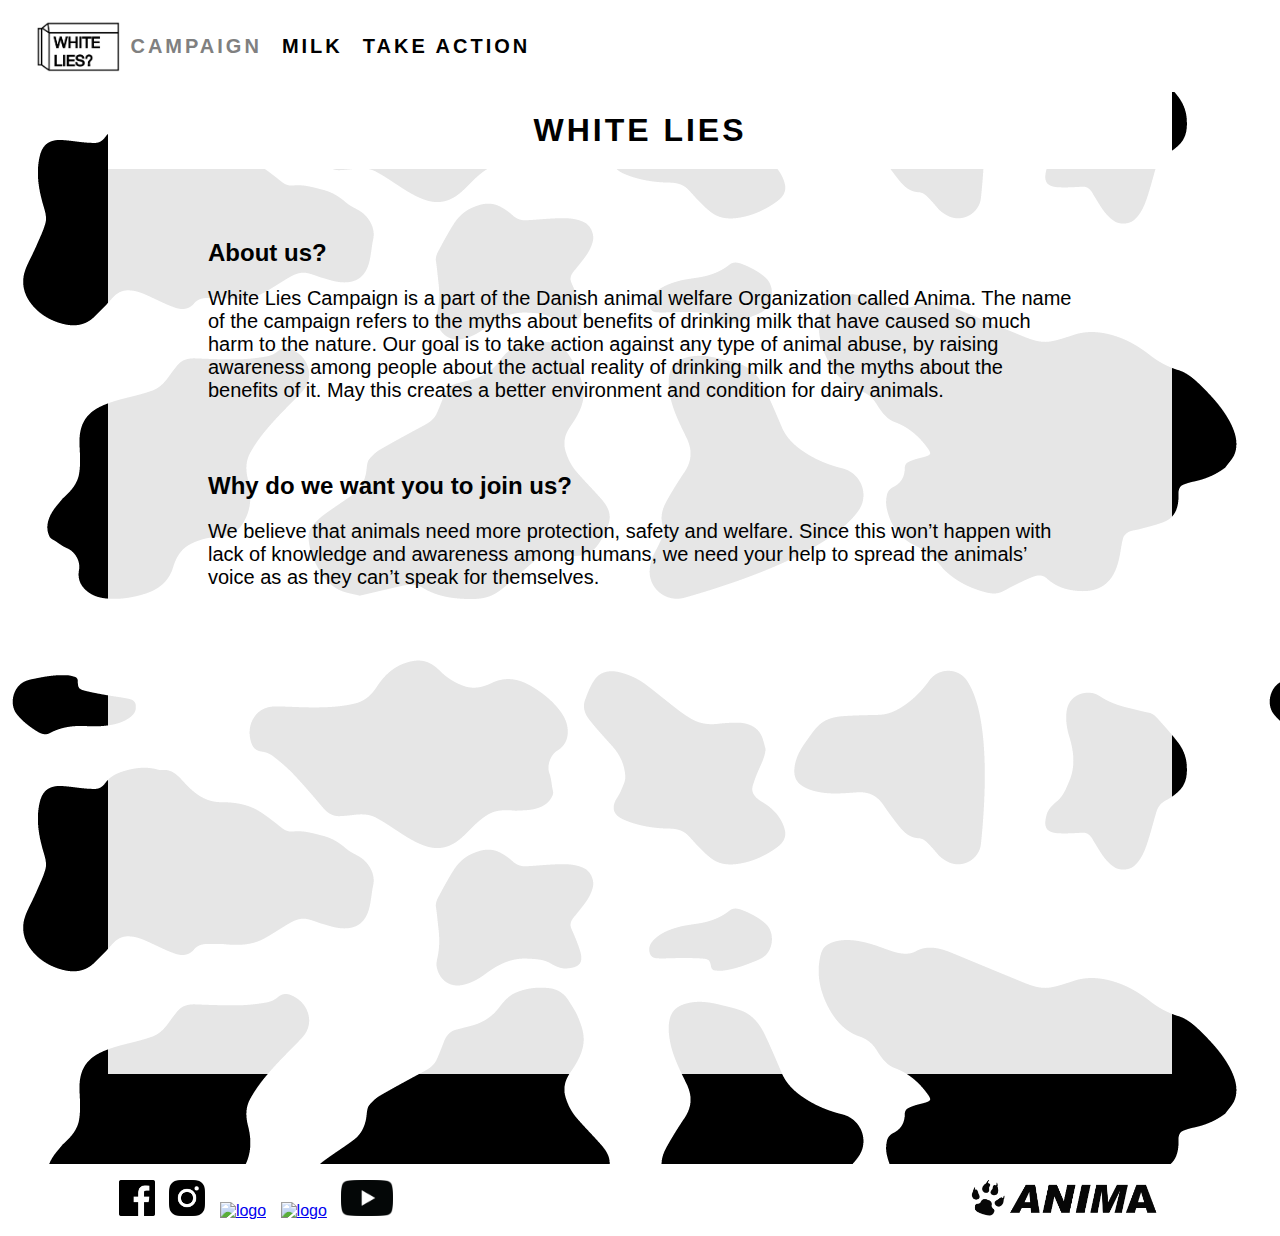
==== commit 31a597c9: "Merge remote-tracking branch 'origin/master'" ====
--- a/index.html
+++ b/index.html
@@ -35,8 +35,17 @@
 
     <main>
         <section class="bg">
-            <h1>HELL WORLD</h1>
+            <h1>WHITE LIES</h1>
             <article>
+               <div class="intro">
+                   <h2>About us?</h2>
+                   <p>White Lies Campaign is a part of the Danish animal welfare Organization called Anima. The name of the campaign refers to the myths about benefits of drinking milk that have caused so much harm to the nature.  Our goal is to take action against any type of animal abuse, by raising awareness among people about the actual reality of drinking milk and the myths about the benefits of it. May this creates a better environment and condition for dairy animals.</p>
+               </div>
+               <div class="join">
+                   <h2>Why do we want you to join us?</h2>
+                   <p>We believe that animals need more protection, safety and welfare. Since this won’t happen with lack of knowledge and awareness among humans, we need your help to spread the animals’ voice as as they can’t speak for themselves.</p>
+               </div>
+
                 <div class="video-outer">
                     <div class="video-responsive">
                         <iframe width="560" height="315" src="https://www.youtube.com/embed/snQVkUTHrJc" frameborder="0" allow="accelerometer; autoplay; encrypted-media; gyroscope; picture-in-picture" allowfullscreen></iframe>
@@ -48,10 +57,7 @@
     </main>
 
     <footer>
-
         <a href="https://www.facebook.com/dk.anima/" target="_blank"><img class="mini-logo" src="images/facebook.png" alt="logo"></a>
-        <a href="https://www.facebook.com/dk.anima/" target="_blank"><img class="mini-logo" src="images/facebook.png" alt="logo"></a>
-
         <a href="https://www.instagram.com/animadk/" target="_blank"><img class="mini-logo" src="images/instagram.png" alt="logo"></a>
         <a href="https://vimeo.com/animadk" target="_blank"><img class="mini-logo" src="images/vimeo.png" alt="logo"></a>
         <a href="https://twitter.com/animadk" target="_blank"><img class="mini-logo" src="images/twitter.png" alt="logo"></a>
--- a/style_index.css
+++ b/style_index.css
@@ -17,7 +17,6 @@
     padding: 16px;
     background-color: white;
     bottom: 0;
-    position: absolute;
     width: 100%;
 }
 
@@ -159,11 +158,33 @@
     position:absolute;
 }
 
+p{
+    margin-left: 100px;
+    margin-right: 100px;
+    font-size: 20px;
+}
+
+h2 {
+    padding-bottom: 20px;
+    padding-top: 20px;
+    margin-left: 100px;
+}
+
+.intro{
+    margin-bottom: 50px;
+    margin-top: 50px;
+}
+
+.join {
+    margin-bottom: 100px;
+}
+
 /*********               MENU-MOBILE                 ********/
 
 @media (max-width: 600px) {
     .logo {
         height: 60px;
+        align-content: center;
     }
 
     .menus {
@@ -175,15 +196,23 @@
 
     }
 
+    p {
+        margin-left: 50px;
+        margin-right: 50px;
+    }
+
+    h2 {
+        margin-left: 50px;
+    }
     .menus ul {
         flex-direction: column;
     }
 
     .menus ul li a {
-        height: 40px;
-        font-size: 14px;
+        font-size: 20px;
         text-transform: uppercase;
-        line-height: 40px;
+        font-weight: 700;
+        letter-spacing: 3px;
     }
 
     .menus ul li a:hover {
@@ -195,10 +224,12 @@
         justify-content: space-between;
     }
 
+    .navbar{
+        padding: 0;
+    }
     .iconBar {
         display: flex;
         margin-right: 10px;
-
     }
 
     .menus-show {
